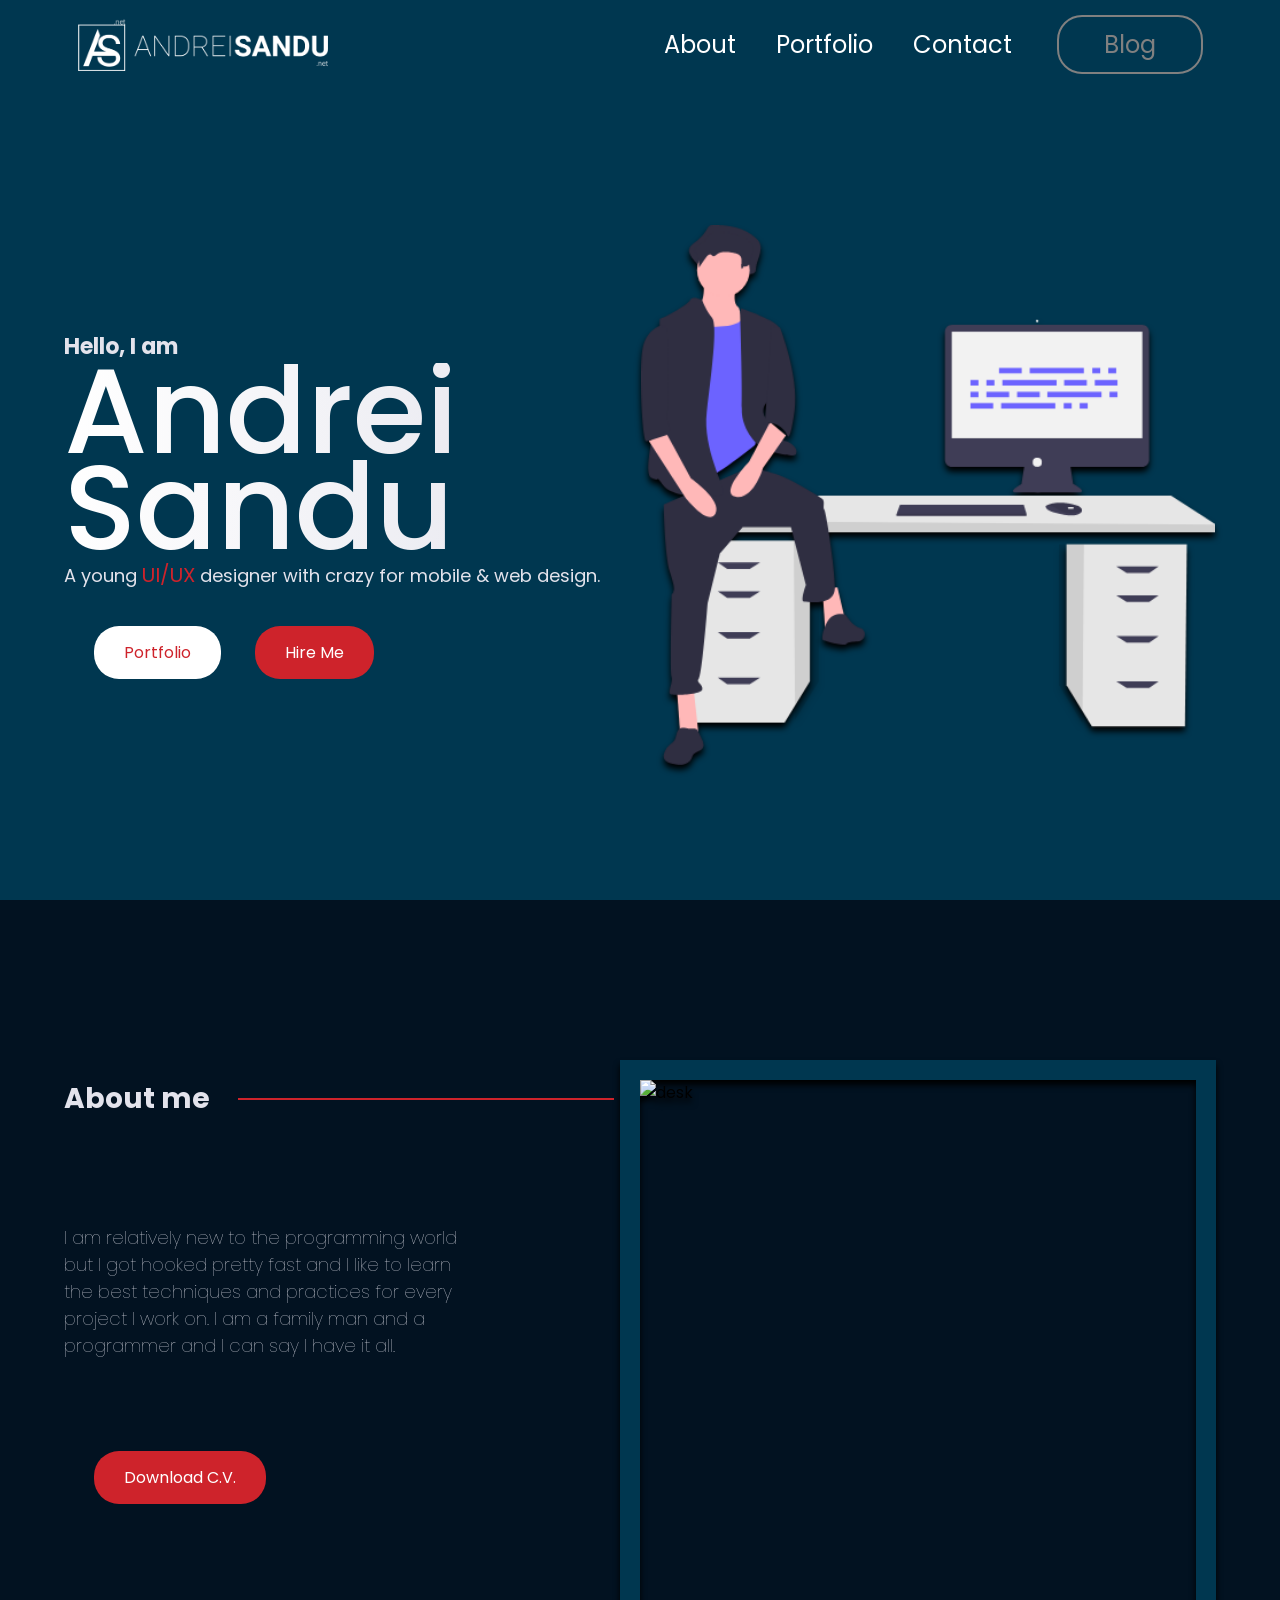
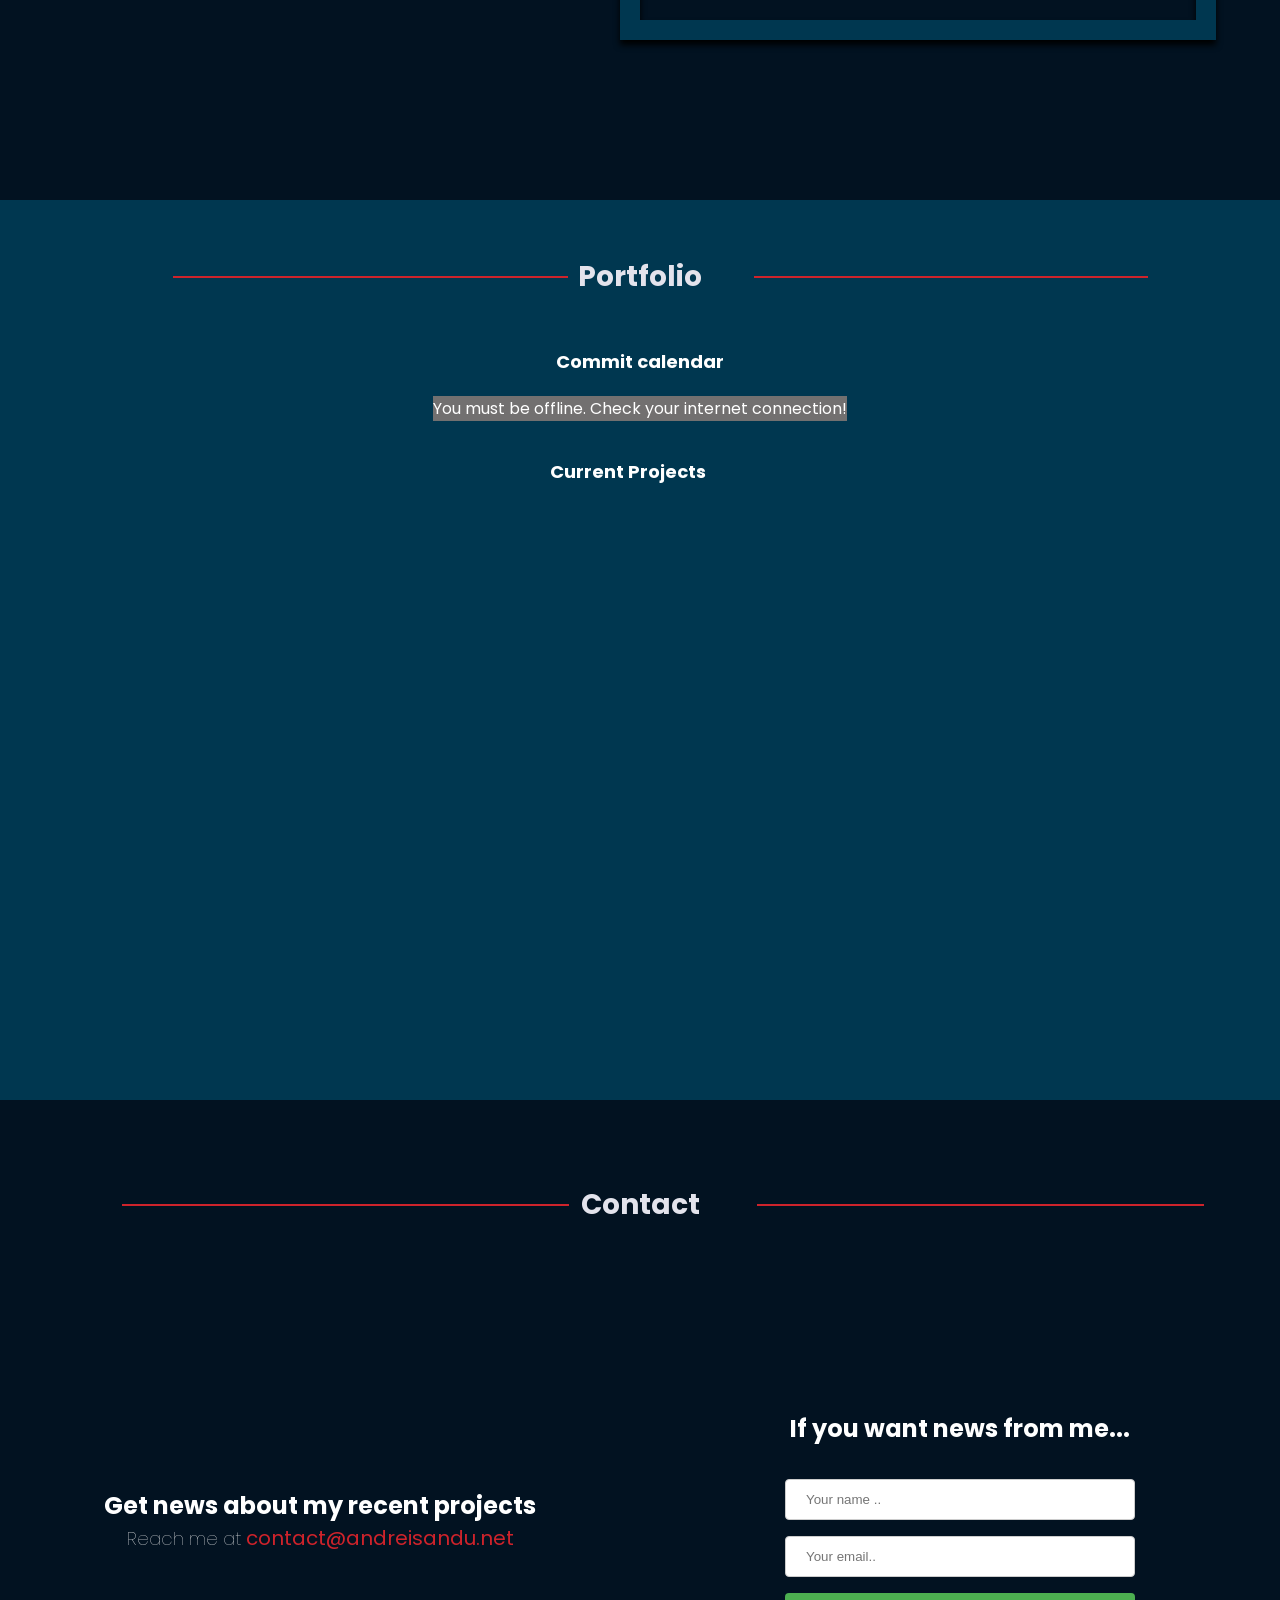
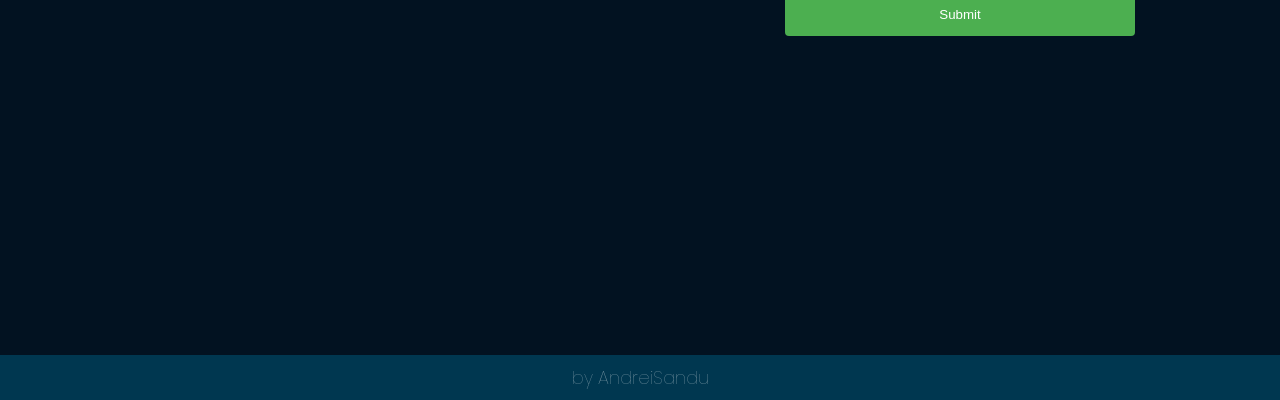
==== index.html @ 9f693176 "Add files via upload" ====
<!DOCTYPE html>
<html lang="en">
  <head>
    <meta charset="UTF-8" />
    <meta name="viewport" content="width=device-width, initial-scale=1.0" />
    <link rel="stylesheet" href="style.css" />
    <script type="module" src="script.js" defer></script>
    <title>Document</title>
  </head>
  <body>
    <header>
      <nav>
        <img src="img/andreisandulogo-alb.png" alt="logo" />
        <button class="hamburger" id="hamburger">
          <i class="fas fa-bars"></i>
        </button>
        <ul class="nav-ul" id="nav-ul">
          <li><a href="">About</a></li>
          <li><a href="">Portfolio</a></li>
          <li><a href="">Contact</a></li>
          <li class="blog-link"><a href="">Blog</a></li>
        </ul>
      </nav> 

      <div class="container">
        <div class="present">
          <h2>Hello, I am</h2>
          <h1>
            Andrei <br />
            Sandu
          </h1>
          <p>
            A young <span>UI/UX</span> designer with crazy for mobile & web
            design.
          </p>

          <div class="cta">
            <a class="cta-portfolio" href="#portfolio">Portfolio</a>
            <a class="cta-hire" href="#contact">Hire Me</a>
          </div>
        </div>
        <div class="present-img">
          <img src="./img/desk-undraw.png" alt="desk" />
        </div>
      </div>
    </header>
    <main>
      <section class="about">
        <div class="wrap">
          <div class="introduction">
            <div class="intro-text">
              <h2>About me <span></span></h2>
              <p>
                I am relatively new to the programming world but I got hooked
                pretty fast and I like to learn the best techniques and
                practices for every project I work on. I am a family man and a
                programmer and I can say I have it all.
              </p>
            </div>

            <div class="cta">
              <a
                href="https://drive.google.com/file/d/1DWYwnec_nHCpli2BwHH2QqwjcJQQmWKk/view?usp=sharing"
                target="_blank"
                class="cta-download"
                >Download C.V.</a
              >
            </div>
          </div>
          <div class="cover">
            <img src="./img/about-img.jpg" alt="desk" />
          </div>
        </div>
      </section>
      <section class="portfolio">
        <div class="wrap">
          <div class="intro-text">
            <h2><span></span>Portfolio<span></span></h2>            
          </div>
          <div class="port-wrap">
            <h1>Commit calendar</h1>
            <div class="calendar">
              <!-- Loading stuff -->
              You must be offline. Check your internet connection!
            </div>
    
            <div class="main">
              <h1>Current Projects</h1>
              <div class="card-holder" id="card-holder">
                <!--Loading projects-->
              </div>
            </div>
          </div>
        </div>
      </section>
      <section class="contact" id="contact">

        <div class="intro-text">
          <h2><span></span>Contact<span></span></h2>            
        </div>
        <div class="head-section">
          <h1>Get news about my recent projects</h1>
          <h2>Reach me at <a href="mailto:contact@andreisandu.net">contact@andreisandu.net</a></h2>
        </div>
        <div class="form-box">
          
          <form class="contact-form">
            <h1>If you want news from me...</h1>
            <input class="name" type="text" id="name" name="name" placeholder="Your name ..">
            <input class="email" type="text" id="email" name="email" placeholder="Your email..">
  
            <button type="submit" id="submit">Submit</button>
  
          </form>
  
          <div id="snackbar">E-mail saved..</div>
        </div>
      </section>
    </main>
    <footer>
      <h1>by AndreiSandu</h1>
    </footer>

    <link
      rel="stylesheet"
      href="https://cdnjs.cloudflare.com/ajax/libs/font-awesome/5.15.2/css/all.min.css"
      integrity="sha512-HK5fgLBL+xu6dm/Ii3z4xhlSUyZgTT9tuc/hSrtw6uzJOvgRr2a9jyxxT1ely+B+xFAmJKVSTbpM/CuL7qxO8w=="
      crossorigin="anonymous"
    />
  
    <script src="https://www.gstatic.com/firebasejs/8.2.4/firebase-app.js"></script>
    <script src="https://www.gstatic.com/firebasejs/8.2.4/firebase-database.js">
    </script>
    <script src="https://www.gstatic.com/firebasejs/8.2.4/firebase-analytics.js"></script>
    <script type="module" src="/firebase-config.js"></script>
    <script type="module">
      // Initialize Firebase
    import {firebaseConfig} from '/firebase-config.js';  
  </script>
    <!--Github Calendar-->
    <script src="https://unpkg.com/github-calendar@latest/dist/github-calendar.min.js"></script>
    <link rel="stylesheet" href="https://unpkg.com/github-calendar@latest/dist/github-calendar-responsive.css" />
  
  </body>
</html>
---- style.css ----
@import url("https://fonts.googleapis.com/css2?family=Poppins:ital,wght@0,100;0,200;0,400;1,300&display=swap");
@import url("https://fonts.googleapis.com/css2?family=Bilbo&display=swap");
html,
body,
div,
span,
applet,
object,
iframe,
h1,
h2,
h3,
h4,
h5, 
h6,
p,
blockquote,
pre,
a,
abbr,
acronym,
address,
big,
cite,
code,
del,
dfn,
em,
font,
img,
ins,
kbd,
q,
s,
samp,
small,
strike,
strong,
sub,
sup,
tt,
var,
b,
u,
i,
center,
dl,
dt,
dd,
ol,
ul,
li,
fieldset,
form,
label,
legend,
caption {
  margin: 0;
  padding: 0;
  border: 0;
  outline: 0;
  font-size: 100%;
  vertical-align: baseline;
  background: transparent;
}

body {
  font-family: 'Poppins', sans-serif;
  background-color: #003750;
  /*Media Querries*/
  /*Animations*/
}

body header {
  height: 100vh;
  width: 100%;
  display: -webkit-box;
  display: -ms-flexbox;
  display: flex;
  -webkit-box-orient: vertical;
  -webkit-box-direction: normal;
      -ms-flex-direction: column;
          flex-direction: column;
}

body header nav {
  display: -webkit-box;
  display: -ms-flexbox;
  display: flex;
  -ms-flex-wrap: wrap;
      flex-wrap: wrap;
  -webkit-box-align: center;
      -ms-flex-align: center;
          align-items: center;
  -webkit-box-pack: justify;
      -ms-flex-pack: justify;
          justify-content: space-between;
  padding: 15px;
}

body header nav img {
  margin-left: 5%;
  width: 20%;
}

body header nav .hamburger {
  background-color: transparent;
  border: none;
  display: none;
  color: #fff;
  cursor: pointer;
  font-size: 24px;
  margin-right: 5%;
}

body header nav .hamburger :focus {
  outline: none;
}

body header nav .nav-ul {
  display: -webkit-box;
  display: -ms-flexbox;
  display: flex;
  -webkit-box-align: center;
      -ms-flex-align: center;
          align-items: center;
  -webkit-box-pack: center;
      -ms-flex-pack: center;
          justify-content: center;
  padding: 0;
  list-style-type: none;
  margin-right: 5%;
}

body header nav .nav-ul li a {
  display: inline-block;
  color: #fff;
  font-family: 'Poppins', sans-serif;
  font-size: 24px;
  padding: 10px 20px;
  text-decoration: none;
  -webkit-transition: color 0.5s ease-in-out;
  transition: color 0.5s ease-in-out;
}

body header nav .nav-ul li a:hover {
  color: #ce232b;
}

body header nav .nav-ul .blog-link {
  border: 2px solid grey;
  border-radius: 25px;
  padding: 0 25px;
  margin-left: 25px;
  pointer-events: none;
}

body header nav .nav-ul .blog-link a {
  color: grey;
}

body header .container {
  display: -webkit-box;
  display: -ms-flexbox;
  display: flex;
  -webkit-box-align: center;
      -ms-flex-align: center;
          align-items: center;
  -webkit-box-pack: center;
      -ms-flex-pack: center;
          justify-content: center;
  width: 90%;
  margin: auto;
  height: 90vh;
}

body header .container .present {
  -webkit-box-flex: 1;
      -ms-flex: 1;
          flex: 1;
}

body header .container .present h1 {
  font-size: 120px;
  font-weight: 500;
  line-height: 0.8;
  background: -webkit-gradient(linear, left top, right top, from(#ffffff), to(#e3e3ec));
  background: linear-gradient(to right, #ffffff, #e3e3ec);
  -webkit-background-clip: text;
  -webkit-text-fill-color: transparent;
}

body header .container .present h2 {
  margin-top: 5px;
  margin-bottom: 0px;
  font-size: 22px;
  color: #e3e3ec;
}

body header .container .present p {
  margin-top: 5px;
  font-size: 18px;
  color: #e3e3ec;
}

body header .container .present p span {
  color: #ce232b;
  font-size: 20px;
}

body header .container .present .cta {
  padding: 50px 0px 0px 0px;
}

body header .container .present .cta-portfolio {
  background-color: #fff;
  border-radius: 25px;
  cursor: pointer;
  font-size: 16px;
  border: none;
  color: #ce232b;
  margin: 30px 0px 0px 30px;
  -webkit-transition: background-color 0.5s ease-in-out;
  transition: background-color 0.5s ease-in-out;
  padding: 15px 30px;
  text-decoration: none;
}

body header .container .present .cta-portfolio:hover {
  background-color: #ce232b;
  color: #fff;
}

body header .container .present .cta-portfolio:focus {
  border-color: transparent;
  outline: none;
  background-color: #fff;
  color: #ce232b;
}

body header .container .present .cta-hire {
  background: #ce232b;
  border-radius: 25px;
  cursor: pointer;
  font-size: 16px;
  border: none;
  color: white;
  margin: 30px 0px 0px 30px;
  -webkit-transition: background-color 0.5s ease-in-out;
  transition: background-color 0.5s ease-in-out;
  padding: 15px 30px;
  cursor: pointer;
  font-size: 16px;
  transition: background-color 0.5s ease-in-out;
  text-decoration: none;
}

body header .container .present .cta-hire:hover {
  background-color: #fff;
  color: #ce232b;
}

body header .container .present .cta-hire:focus {
  border-color: transparent;
  outline: none;
  background-color: #fff;
  color: #ce232b;
}

body header .container .present-img {
  -webkit-box-flex: 1;
      -ms-flex: 1;
          flex: 1;
  display: -webkit-box;
  display: -ms-flexbox;
  display: flex;
  -webkit-box-pack: center;
      -ms-flex-pack: center;
          justify-content: center;
  height: 60vh;
}

body header .container .present-img img {
  height: 100%;
  -webkit-filter: drop-shadow(0px 5px 3px black);
          filter: drop-shadow(0px 5px 3px black);
  -webkit-animation: drop 1.5s ease;
          animation: drop 1.5s ease;
}

body main {
  width: 100%;
}

body main .about {
  height: 100vh;
  background: #021221;
  position: relative;
}

body main .about .wrap {
  display: -webkit-box;
  display: -ms-flexbox;
  display: flex;
  -webkit-box-align: center;
      -ms-flex-align: center;
          align-items: center;
  -webkit-box-pack: center;
      -ms-flex-pack: center;
          justify-content: center;
  width: 90%;
  margin: auto;
  height: 100vh;
}

body main .about .wrap .introduction {
  -webkit-box-flex: 1;
      -ms-flex: 1;
          flex: 1;
  height: 60vh;
  z-index: 2;
}

body main .about .wrap .introduction .intro-text h2 {
  margin-top: 5px;
  margin-bottom: 0px;
  font-size: 28px;
  color: #e3e3ec;
  line-height: 1;
  display: -webkit-box;
  display: -ms-flexbox;
  display: flex;
  -webkit-box-align: center;
      -ms-flex-align: center;
          align-items: center;
  -webkit-box-pack: center;
      -ms-flex-pack: center;
          justify-content: center;
  -webkit-box-flex: 1;
      -ms-flex: 1;
          flex: 1;
}

body main .about .wrap .introduction .intro-text h2 span {
  margin-left: 5%;
  background: #ce232b;
  height: 2px;
  padding-left: 200px;
  margin-right: 1%;
  -webkit-box-flex: 1;
      -ms-flex: 1;
          flex: 1;
  content: '';
}

body main .about .wrap .introduction .intro-text p {
  width: 75%;
  margin-top: 20%;
  font-size: 18px;
  font-weight: lighter;
  color: #e3e3ec;
}

body main .about .wrap .introduction .cta {
  margin-top: 10%;
  padding: 50px 0px 0px 0px;
}

body main .about .wrap .introduction .cta-download {
  background-color: #ce232b;
  border-radius: 25px;
  cursor: pointer;
  font-size: 16px;
  border: none;
  color: #fff;
  margin: 30px 0px 0px 30px;
  -webkit-transition: background-color 0.5s ease-in-out;
  transition: background-color 0.5s ease-in-out;
  padding: 15px 30px;
  text-decoration: none;
}

body main .about .wrap .introduction .cta-download:hover {
  background-color: #fff;
  color: #ce232b;
}

body main .about .wrap .introduction .cta-download:focus {
  border-color: transparent;
  outline: none;
  background-color: #fff;
  color: #ce232b;
}

body main .about .wrap .cover {
  -webkit-box-flex: 1;
      -ms-flex: 1;
          flex: 1;
  display: -webkit-box;
  display: -ms-flexbox;
  display: flex;
  -webkit-box-pack: center;
      -ms-flex-pack: center;
          justify-content: center;
  height: 60vh;
  border: 20px #003750 solid;
  -webkit-filter: drop-shadow(0px 5px 3px black);
          filter: drop-shadow(0px 5px 3px black);
  -webkit-animation: slide 1.5s ease;
          animation: slide 1.5s ease;
}

body main .about .wrap .cover img {
  width: 100%;
}

body main .portfolio {
  width: 100%;
  height: 100vh;
}

body main .portfolio .wrap {
  display: -webkit-box;
  display: -ms-flexbox;
  display: flex;
  -webkit-box-orient: vertical;
  -webkit-box-direction: normal;
      -ms-flex-direction: column;
          flex-direction: column;
  -webkit-box-align: center;
      -ms-flex-align: center;
          align-items: center;
  width: 90%;
  margin: auto;
  height: 100vh;
}

body main .portfolio .wrap .intro-text {
  width: 90%;
  margin-top: 5%;
}

body main .portfolio .wrap .intro-text h2 {
  margin-top: 5px;
  margin-bottom: 0px;
  font-size: 28px;
  color: #e3e3ec;
  line-height: 1;
  display: -webkit-box;
  display: -ms-flexbox;
  display: flex;
  -webkit-box-align: center;
      -ms-flex-align: center;
          align-items: center;
  -webkit-box-pack: center;
      -ms-flex-pack: center;
          justify-content: center;
  -webkit-box-flex: 1;
      -ms-flex: 1;
          flex: 1;
}

body main .portfolio .wrap .intro-text h2 span {
  margin-left: 5%;
  background: #ce232b;
  height: 2px;
  padding-left: 200px;
  margin-right: 1%;
  -webkit-box-flex: 1;
      -ms-flex: 1;
          flex: 1;
  content: '';
}

body main .portfolio .wrap .intro-text p {
  width: 75%;
  margin-top: 20%;
  font-size: 18px;
  font-weight: lighter;
  color: #e3e3ec;
}

body main .portfolio .wrap .port-wrap {
  display: -webkit-box;
  display: -ms-flexbox;
  display: flex;
  -webkit-box-orient: vertical;
  -webkit-box-direction: normal;
      -ms-flex-direction: column;
          flex-direction: column;
  -webkit-box-align: center;
      -ms-flex-align: center;
          align-items: center;
}

body main .portfolio .wrap .port-wrap h1 {
  color: #fff;
  font-size: 18px;
}

body main .portfolio .wrap .main {
  margin-top: 4%;
  width: 100%;
  height: 100%;
  display: -webkit-box;
  display: -ms-flexbox;
  display: flex;
  -webkit-box-pack: justify;
      -ms-flex-pack: justify;
          justify-content: space-between;
  -webkit-box-orient: vertical;
  -webkit-box-direction: normal;
      -ms-flex-direction: column;
          flex-direction: column;
  -webkit-box-align: center;
      -ms-flex-align: center;
          align-items: center;
}

body main .portfolio .wrap .main h1 {
  -webkit-box-flex: 1;
      -ms-flex: 1;
          flex: 1;
  margin-right: 25px;
}

body main .portfolio .wrap .main .card-holder {
  -webkit-box-flex: 2;
      -ms-flex: 2;
          flex: 2;
  display: -webkit-box;
  display: -ms-flexbox;
  display: flex;
  margin: 5% auto;
  -ms-flex-wrap: wrap;
      flex-wrap: wrap;
  -webkit-box-pack: center;
      -ms-flex-pack: center;
          justify-content: center;
}

body main .portfolio .wrap .main .card-holder .card {
  -webkit-box-flex: 2;
      -ms-flex: 2;
          flex: 2;
  display: -webkit-box;
  display: -ms-flexbox;
  display: flex;
  -webkit-box-pack: center;
      -ms-flex-pack: center;
          justify-content: center;
  -webkit-box-align: center;
      -ms-flex-align: center;
          align-items: center;
  background: coral;
  height: 50px;
  position: relative;
  border-radius: 0 25px 25px 0;
  margin: 25px 25px;
}

body main .portfolio .wrap .main .card-holder .card .image {
  position: absolute;
  width: 50px;
  height: 50px;
  left: -25px;
}

body main .portfolio .wrap .main .card-holder .card .image img {
  width: 50px;
  height: 50px;
  border-radius: 50px;
}

body main .portfolio .wrap .main .card-holder .card a {
  text-decoration: none;
  color: #fff;
  margin: auto 35px;
  -webkit-transition: color 0.5s ease-in-out;
  transition: color 0.5s ease-in-out;
}

body main .portfolio .wrap .main .card-holder .card a:hover {
  color: #ce232b;
}

body main .portfolio .wrap .main .card-holder .card h1 {
  -webkit-text-size-adjust: 24px;
     -moz-text-size-adjust: 24px;
      -ms-text-size-adjust: 24px;
          text-size-adjust: 24px;
  text-decoration: none;
  color: whitesmoke;
  padding: 10px 50px;
}

body main .portfolio .port-wrap {
  margin-top: 5%;
}

body main .portfolio .port-wrap .calendar {
  color: #fff;
  background-color: #727070;
  margin: 5% auto;
}

body main .contact {
  background-color: #021221;
  height: 95vh;
  display: -webkit-box;
  display: -ms-flexbox;
  display: flex;
  -webkit-box-align: center;
      -ms-flex-align: center;
          align-items: center;
  -webkit-box-pack: center;
      -ms-flex-pack: center;
          justify-content: center;
  position: relative;
}

body main .contact .intro-text {
  width: 90%;
  position: absolute;
  top: 10%;
}

body main .contact .intro-text h2 {
  margin-top: 5px;
  margin-bottom: 0px;
  font-size: 28px;
  color: #e3e3ec;
  line-height: 1;
  display: -webkit-box;
  display: -ms-flexbox;
  display: flex;
  -webkit-box-align: center;
      -ms-flex-align: center;
          align-items: center;
  -webkit-box-pack: center;
      -ms-flex-pack: center;
          justify-content: center;
  -webkit-box-flex: 1;
      -ms-flex: 1;
          flex: 1;
}

body main .contact .intro-text h2 span {
  margin-left: 5%;
  background: #ce232b;
  height: 2px;
  padding-left: 200px;
  margin-right: 1%;
  -webkit-box-flex: 1;
      -ms-flex: 1;
          flex: 1;
  content: '';
}

body main .contact .intro-text p {
  width: 75%;
  margin-top: 20%;
  font-size: 18px;
  font-weight: lighter;
  color: #e3e3ec;
}

body main .contact .head-section {
  -webkit-box-flex: 1;
      -ms-flex: 1;
          flex: 1;
  display: -webkit-box;
  display: -ms-flexbox;
  display: flex;
  -webkit-box-orient: vertical;
  -webkit-box-direction: normal;
      -ms-flex-direction: column;
          flex-direction: column;
  -webkit-box-pack: center;
      -ms-flex-pack: center;
          justify-content: center;
  -webkit-box-align: center;
      -ms-flex-align: center;
          align-items: center;
}

body main .contact .head-section h1 {
  margin-top: 2.5%;
  font-size: 24px;
  color: #fff;
}

body main .contact .head-section h2 {
  font-size: 18px;
  color: whitesmoke;
  font-weight: lighter;
  margin-bottom: 30px;
}

body main .contact .head-section h2 a {
  font-size: 20px;
  text-decoration: none;
  color: #ce232b;
  font-weight: normal;
  cursor: pointer;
  z-index: 10;
}

body main .contact .form-box {
  -webkit-box-flex: 1;
      -ms-flex: 1;
          flex: 1;
  display: -webkit-box;
  display: -ms-flexbox;
  display: flex;
  -webkit-box-pack: center;
      -ms-flex-pack: center;
          justify-content: center;
  -webkit-box-align: center;
      -ms-flex-align: center;
          align-items: center;
}

body main .contact .form-box h1 {
  padding-bottom: 25px;
  font-size: 24px;
  color: #fff;
}

body main .contact .form-box form {
  display: -webkit-box;
  display: -ms-flexbox;
  display: flex;
  -webkit-box-orient: vertical;
  -webkit-box-direction: normal;
      -ms-flex-direction: column;
          flex-direction: column;
  -webkit-box-align: center;
      -ms-flex-align: center;
          align-items: center;
  -webkit-box-pack: center;
      -ms-flex-pack: center;
          justify-content: center;
}

body main .contact .form-box form input[type=text] {
  width: 350px;
  padding: 12px 20px;
  margin: 8px 0;
  display: inline-block;
  border: 1px solid #ccc;
  border-radius: 4px;
  -webkit-box-sizing: border-box;
          box-sizing: border-box;
}

body main .contact .form-box form button[type=submit] {
  width: 100%;
  background-color: #4CAF50;
  color: white;
  padding: 14px 20px;
  margin: 8px 0;
  border: none;
  border-radius: 4px;
  cursor: pointer;
  -webkit-transition: background-color 0.2s ease-in-out;
  transition: background-color 0.2s ease-in-out;
}

body main .contact .form-box form button[type=submit]:hover {
  background-color: #338635;
}

body main .contact .form-box #snackbar {
  visibility: hidden;
  min-width: 250px;
  margin-left: -125px;
  background-color: #021221;
  color: #fff;
  text-align: center;
  border-radius: 15px;
  padding: 16px;
  position: fixed;
  z-index: 1;
  left: 50%;
  bottom: 30px;
  font-size: 17px;
}

body main .contact .form-box #snackbar.show {
  visibility: visible;
  -webkit-animation: fadein 0.5s, fadeout 0.5s 2.5s;
  animation: fadein 0.5s, fadeout 0.5s 2.5s;
}

body footer {
  height: 5vh;
  display: -webkit-box;
  display: -ms-flexbox;
  display: flex;
  -webkit-box-align: center;
      -ms-flex-align: center;
          align-items: center;
  -webkit-box-pack: center;
      -ms-flex-pack: center;
          justify-content: center;
  color: #fff;
}

body footer h1 {
  font-size: 18px;
  font-weight: 100;
  opacity: 0.5;
}

@media screen and (max-width: 1207px) {
  body header .container .present {
    -webkit-box-pack: center;
        -ms-flex-pack: center;
            justify-content: center;
    -webkit-box-align: center;
        -ms-flex-align: center;
            align-items: center;
  }
  body header .container .present h1,
  body header .container .present h2,
  body header .container .present p {
    text-align: center;
  }
  body header .container .present .cta {
    display: -webkit-box;
    display: -ms-flexbox;
    display: flex;
    -webkit-box-align: center;
        -ms-flex-align: center;
            align-items: center;
    -webkit-box-pack: center;
        -ms-flex-pack: center;
            justify-content: center;
    width: 100%;
  }
  body header .container .present-img {
    display: none;
  }
  body main .about .wrap .introduction {
    display: -webkit-box;
    display: -ms-flexbox;
    display: flex;
    -webkit-box-orient: vertical;
    -webkit-box-direction: normal;
        -ms-flex-direction: column;
            flex-direction: column;
    -webkit-box-pack: center;
        -ms-flex-pack: center;
            justify-content: center;
    -webkit-box-align: center;
        -ms-flex-align: center;
            align-items: center;
  }
  body main .about .wrap .introduction .intro-text {
    display: -webkit-box;
    display: -ms-flexbox;
    display: flex;
    -webkit-box-orient: vertical;
    -webkit-box-direction: normal;
        -ms-flex-direction: column;
            flex-direction: column;
    -webkit-box-align: center;
        -ms-flex-align: center;
            align-items: center;
    -webkit-box-pack: center;
        -ms-flex-pack: center;
            justify-content: center;
  }
  body main .about .wrap .introduction .intro-text h2 {
    width: 90%;
  }
  body main .about .wrap .introduction .intro-text p {
    -webkit-box-pack: center;
        -ms-flex-pack: center;
            justify-content: center;
  }
  body main .about .wrap .cover {
    display: none;
  }
  body main .portfolio .wrap {
    width: 90%;
  }
  body main .portfolio .wrap .intro-text {
    display: -webkit-box;
    display: -ms-flexbox;
    display: flex;
    -webkit-box-orient: vertical;
    -webkit-box-direction: normal;
        -ms-flex-direction: column;
            flex-direction: column;
    -webkit-box-align: center;
        -ms-flex-align: center;
            align-items: center;
    -webkit-box-pack: center;
        -ms-flex-pack: center;
            justify-content: center;
  }
  body main .portfolio .wrap .intro-text h2 {
    width: 90%;
  }
  body main .portfolio .wrap .intro-text p {
    -webkit-box-pack: center;
        -ms-flex-pack: center;
            justify-content: center;
  }
  body main .contact {
    -webkit-box-orient: vertical;
    -webkit-box-direction: normal;
        -ms-flex-direction: column;
            flex-direction: column;
  }
  body main .contact .head-section {
    -webkit-box-flex: 1;
        -ms-flex: 1;
            flex: 1;
  }
  body main .contact .form-box {
    -webkit-box-flex: 1;
        -ms-flex: 1;
            flex: 1;
  }
}

@media screen and (max-width: 900px) {
  body header nav .hamburger {
    display: -webkit-box;
    display: -ms-flexbox;
    display: flex;
    padding: 15px;
  }
  body header nav .nav-ul {
    display: none;
    width: 100%;
    -webkit-box-orient: vertical;
    -webkit-box-direction: normal;
        -ms-flex-direction: column;
            flex-direction: column;
  }
  body header nav .nav-ul.show {
    display: -webkit-box;
    display: -ms-flexbox;
    display: flex;
    margin: 10%;
  }
  body main .contact {
    -webkit-box-orient: vertical;
    -webkit-box-direction: normal;
        -ms-flex-direction: column;
            flex-direction: column;
  }
  body main .contact .head-section {
    -webkit-box-flex: 1;
        -ms-flex: 1;
            flex: 1;
  }
  body main .contact .form-box {
    -webkit-box-flex: 1;
        -ms-flex: 1;
            flex: 1;
  }
}

@-webkit-keyframes drop {
  0% {
    opacity: 0;
    -webkit-transform: translateY(-80px);
            transform: translateY(-80px);
  }
  100% {
    opacity: 1;
    -webkit-transform: translateY(0px);
            transform: translateY(0px);
  }
}

@keyframes drop {
  0% {
    opacity: 0;
    -webkit-transform: translateY(-80px);
            transform: translateY(-80px);
  }
  100% {
    opacity: 1;
    -webkit-transform: translateY(0px);
            transform: translateY(0px);
  }
}

@-webkit-keyframes slide {
  0% {
    opacity: 0;
    -webkit-transform: translateX(100%);
            transform: translateX(100%);
  }
  100% {
    opacity: 1;
    -webkit-transform: translateX(0px);
            transform: translateX(0px);
  }
}

@keyframes slide {
  0% {
    opacity: 0;
    -webkit-transform: translateX(100%);
            transform: translateX(100%);
  }
  100% {
    opacity: 1;
    -webkit-transform: translateX(0px);
            transform: translateX(0px);
  }
}

@-webkit-keyframes fadein {
  from {
    bottom: 0;
    opacity: 0;
  }
  to {
    bottom: 30px;
    opacity: 1;
  }
}

@keyframes fadein {
  from {
    bottom: 0;
    opacity: 0;
  }
  to {
    bottom: 30px;
    opacity: 1;
  }
}

@-webkit-keyframes fadeout {
  from {
    bottom: 30px;
    opacity: 1;
  }
  to {
    bottom: 0;
    opacity: 0;
  }
}

@keyframes fadeout {
  from {
    bottom: 30px;
    opacity: 1;
  }
  to {
    bottom: 0;
    opacity: 0;
  }
}
/*# sourceMappingURL=style.css.map */
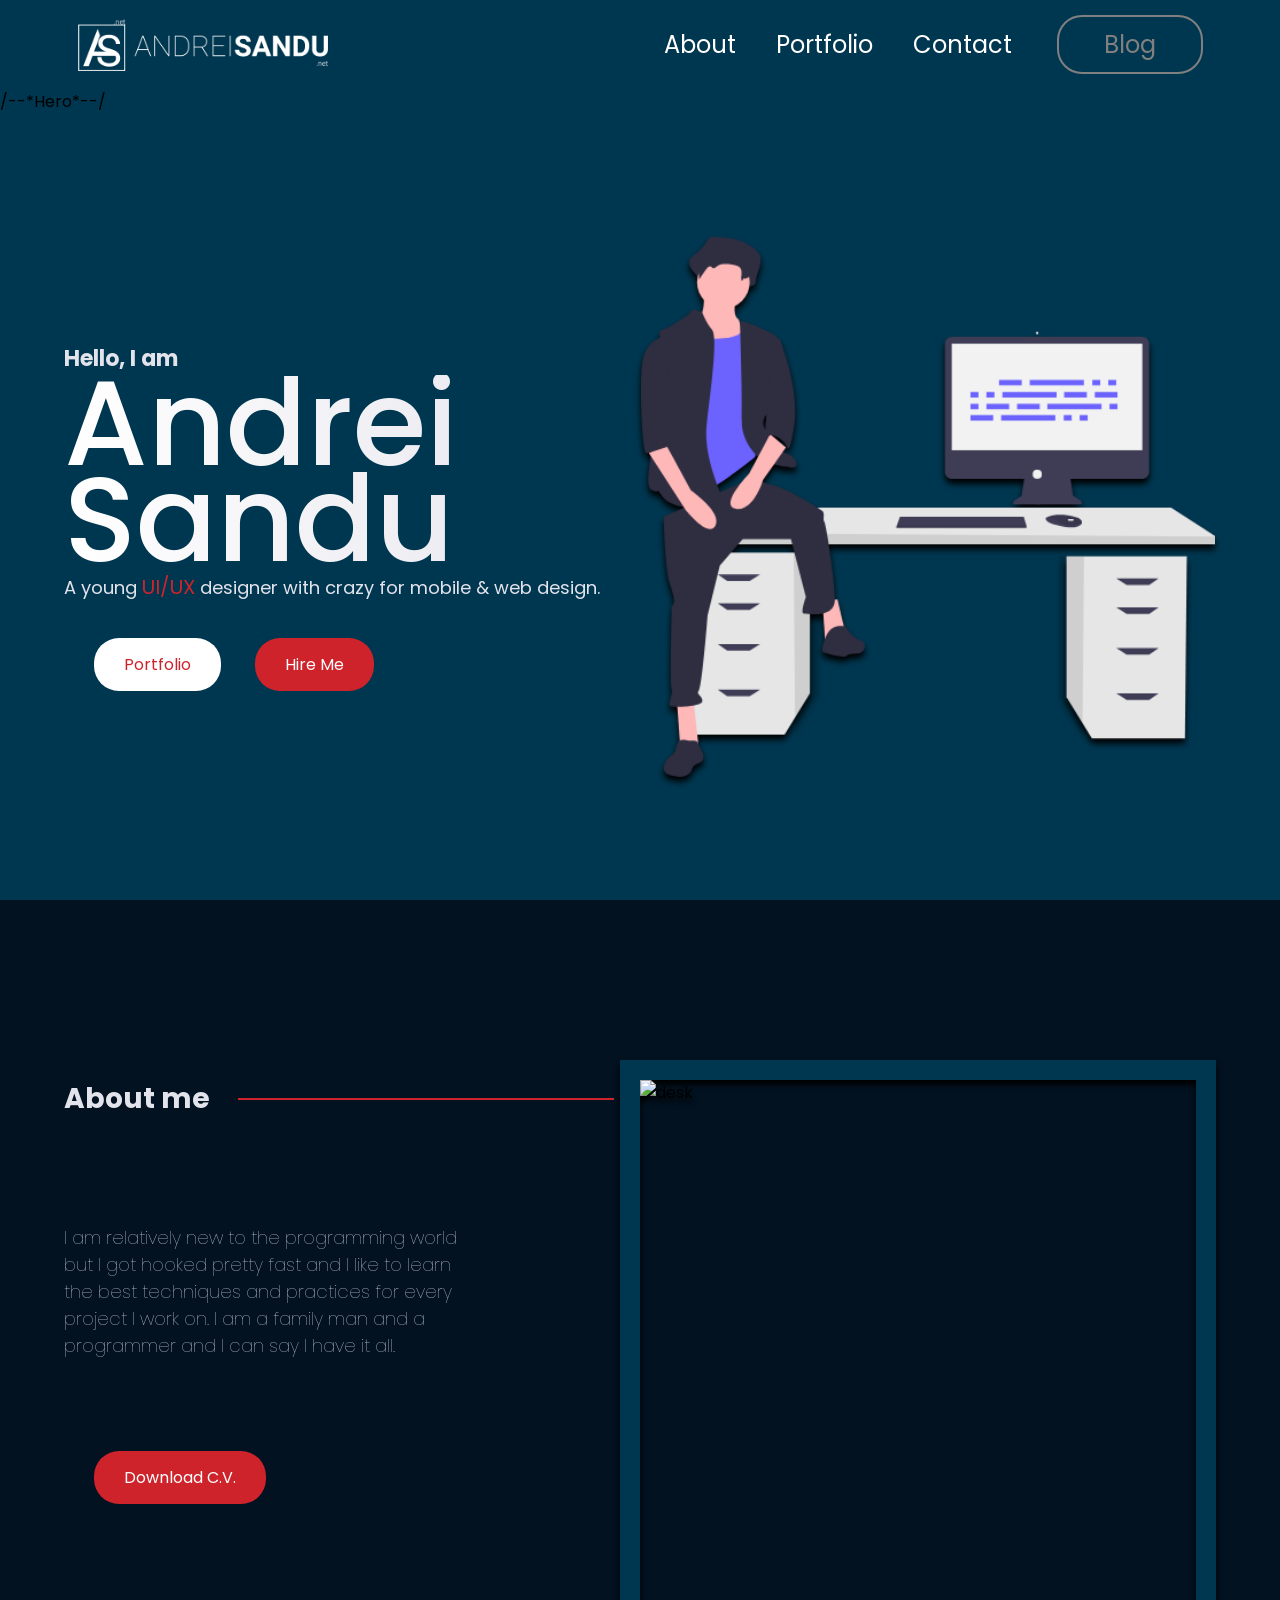
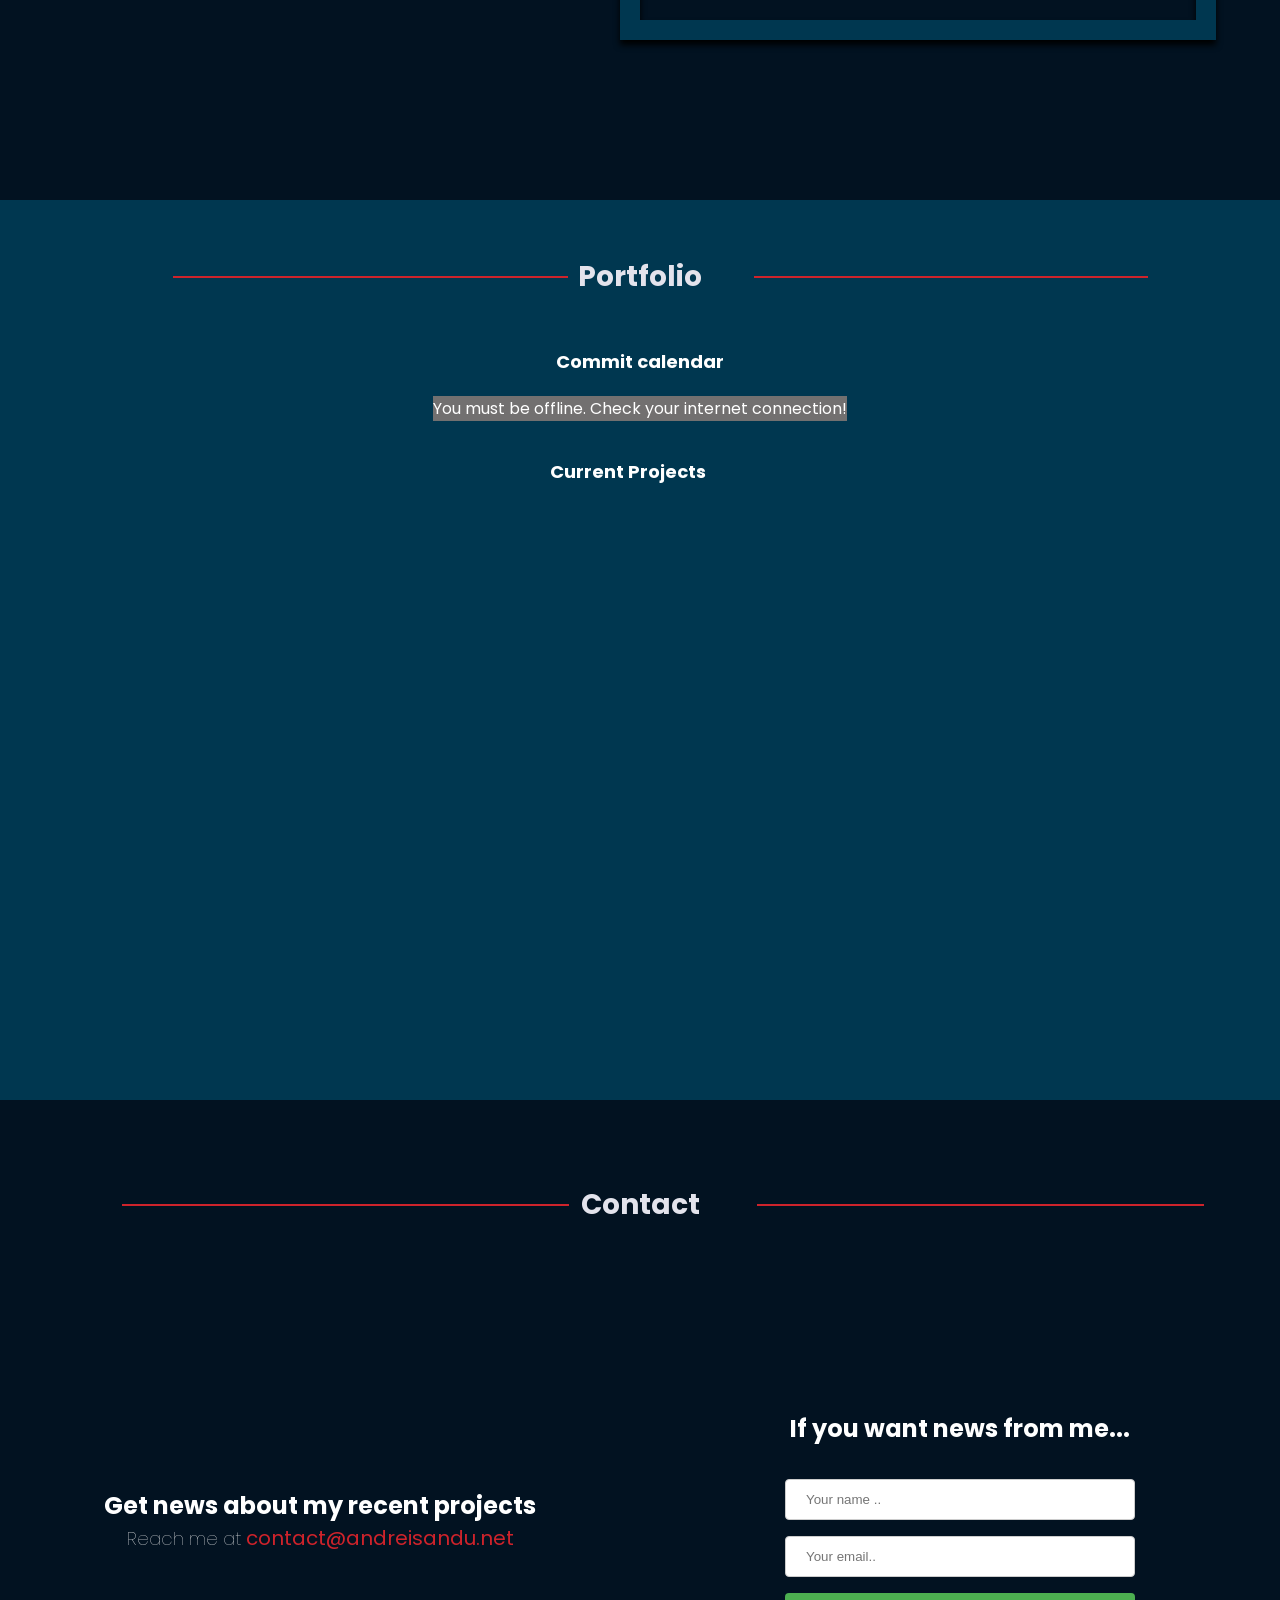
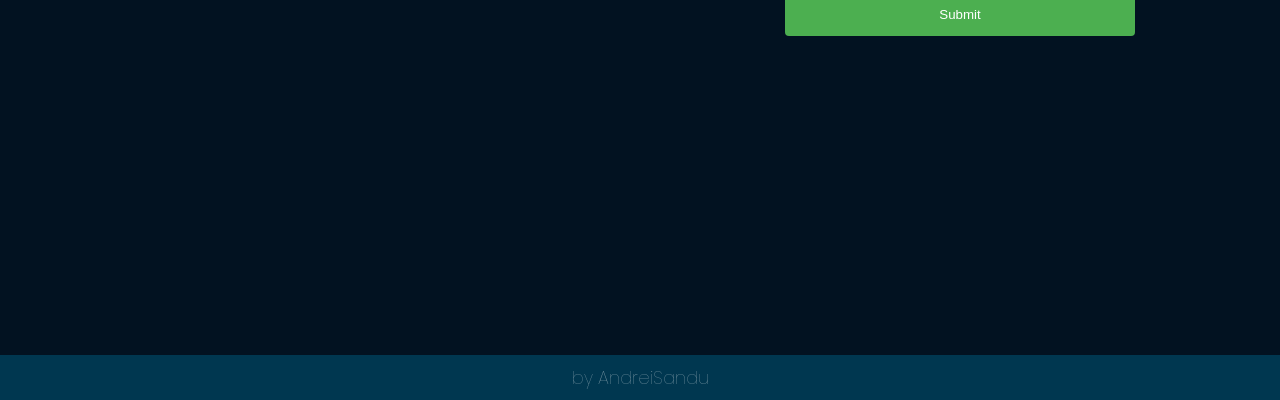
==== commit e7077c23: "111" ====
--- a/index.html
+++ b/index.html
@@ -21,7 +21,7 @@
           <li class="blog-link"><a href="">Blog</a></li>
         </ul>
       </nav> 
-
+/--*Hero*--/
       <div class="container">
         <div class="present">
           <h2>Hello, I am</h2>
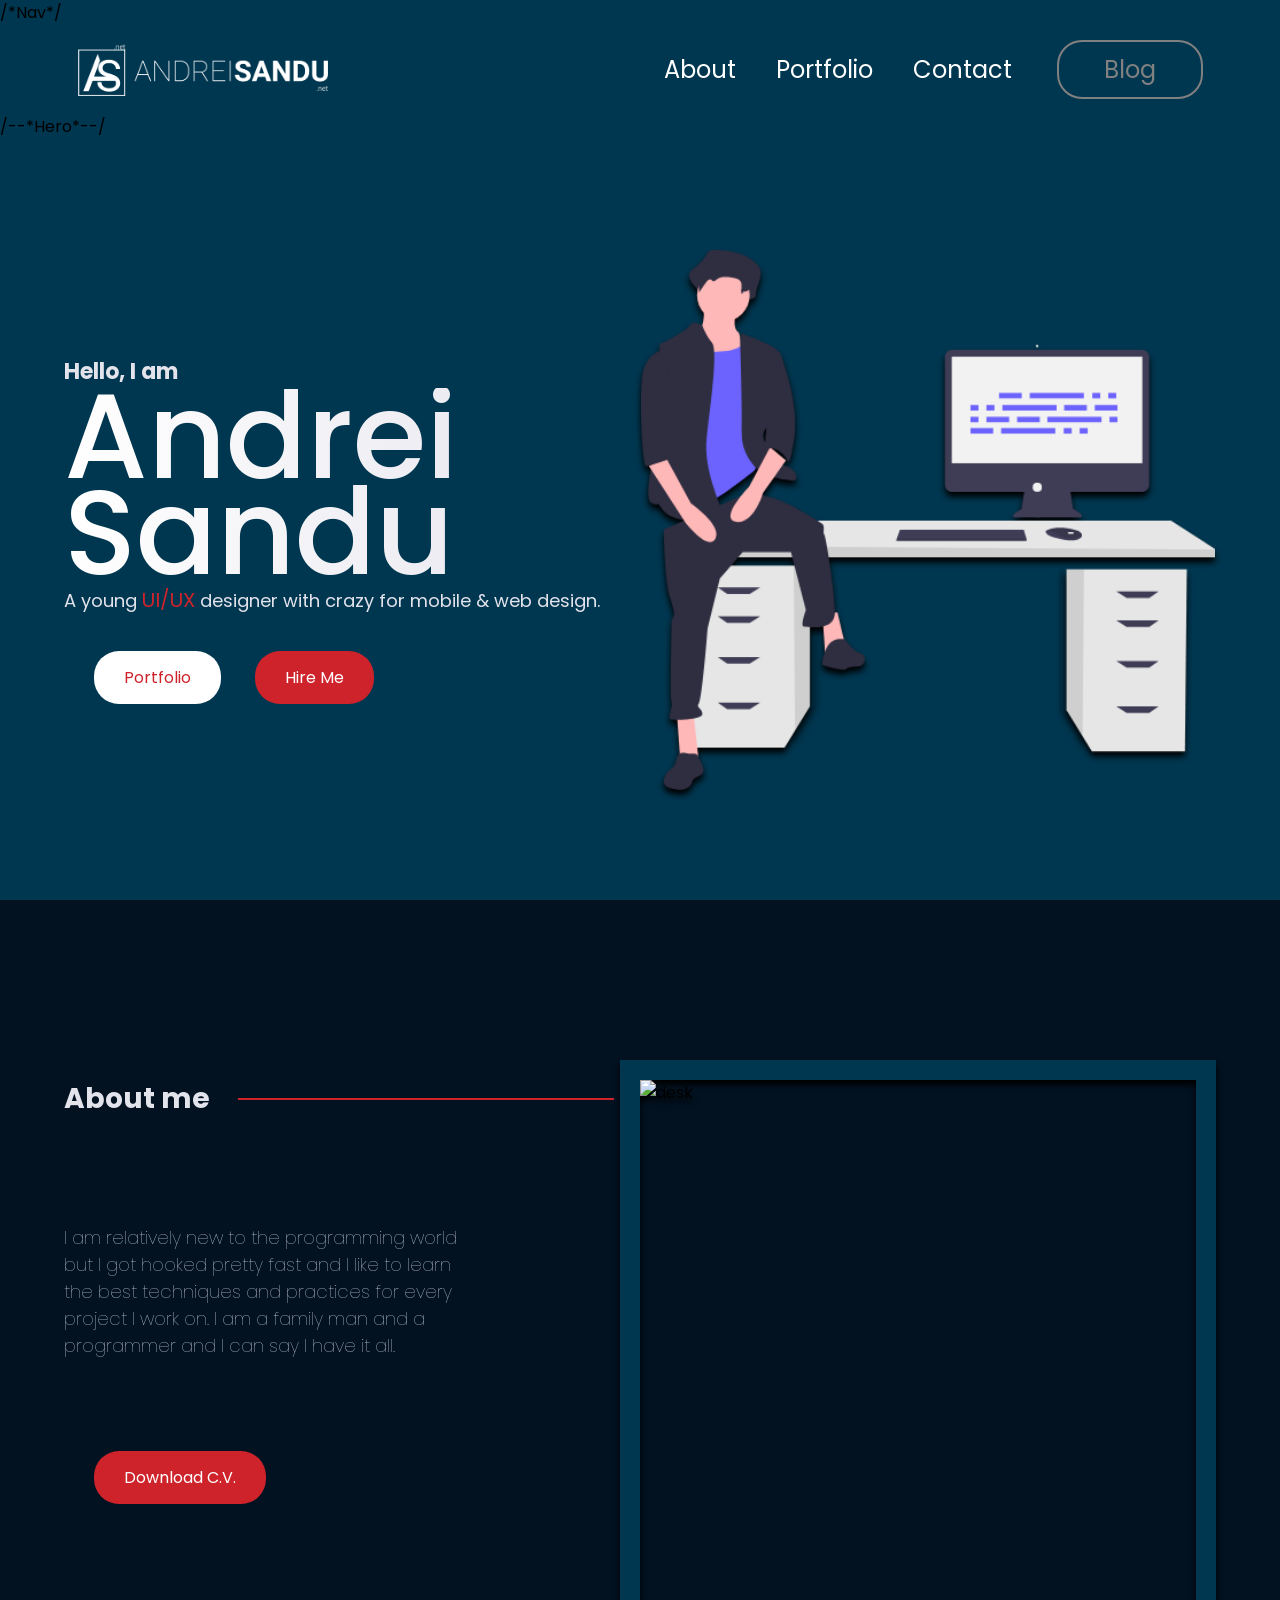
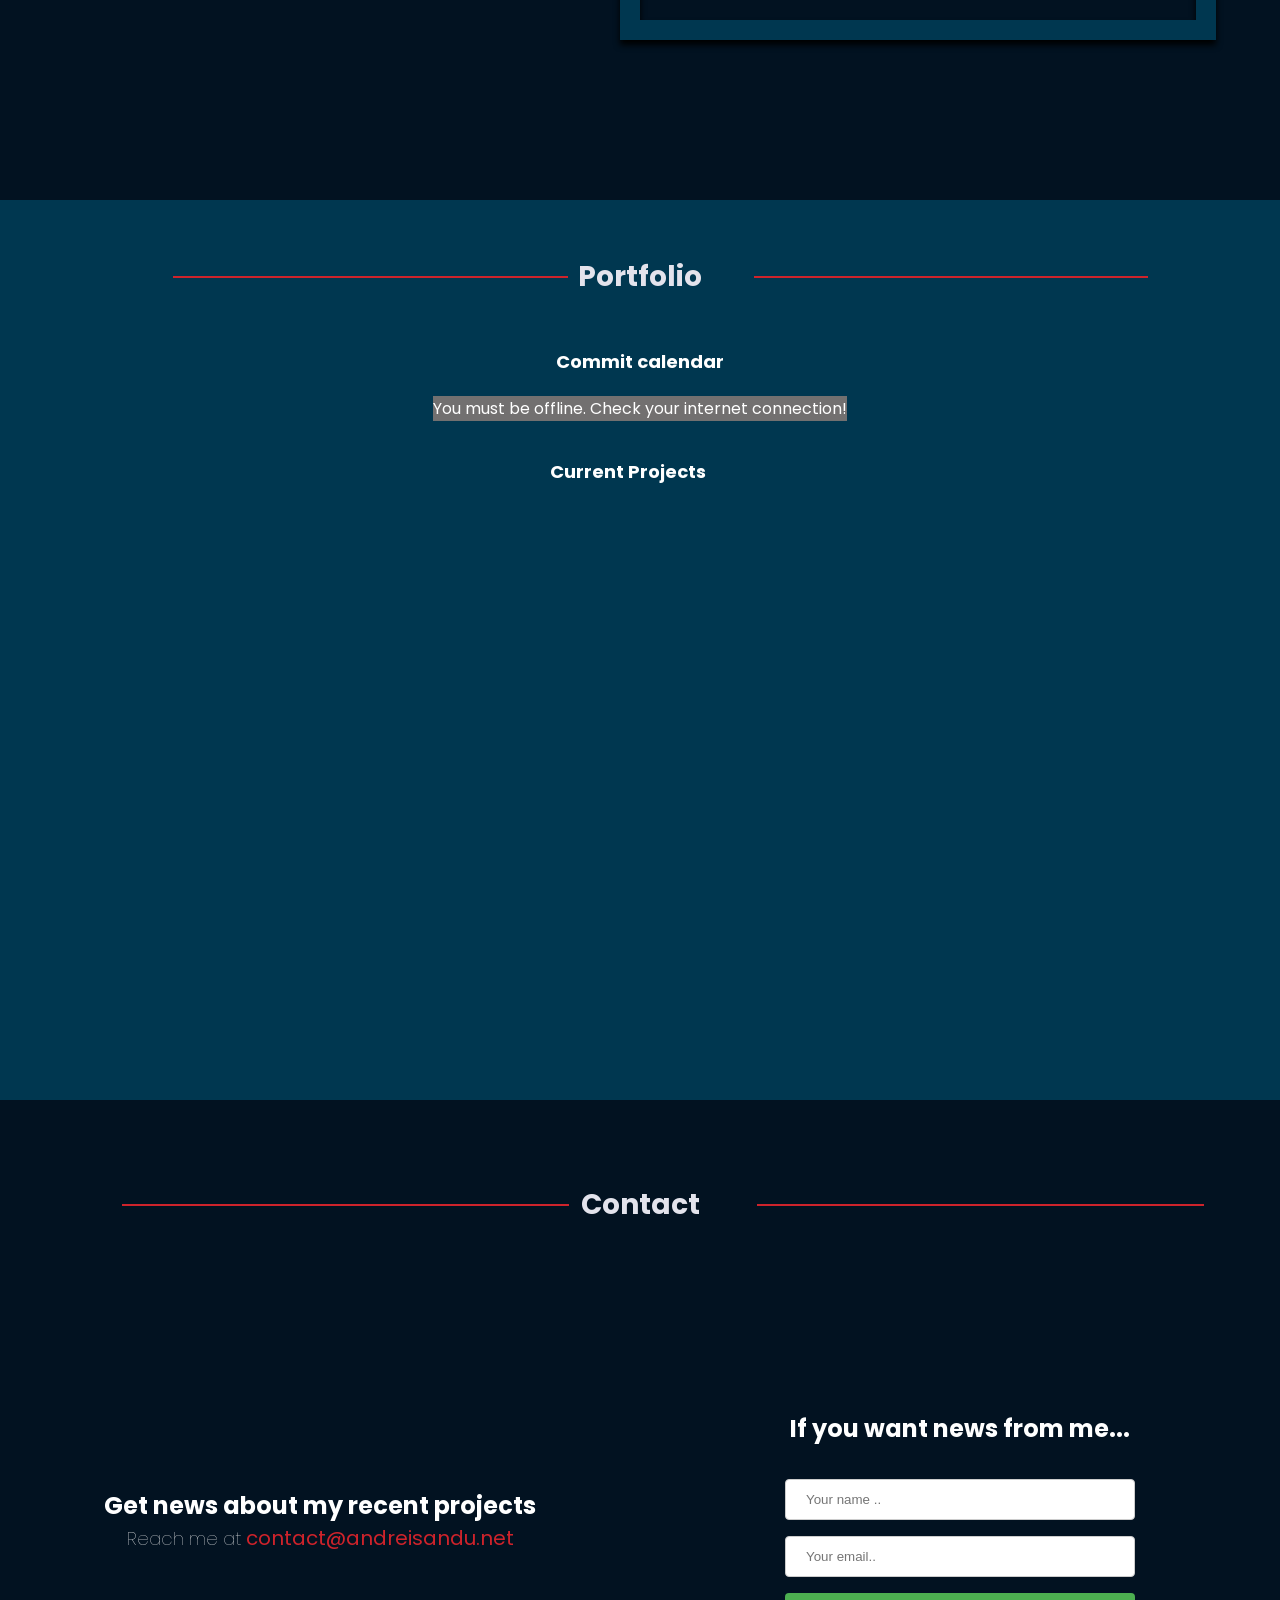
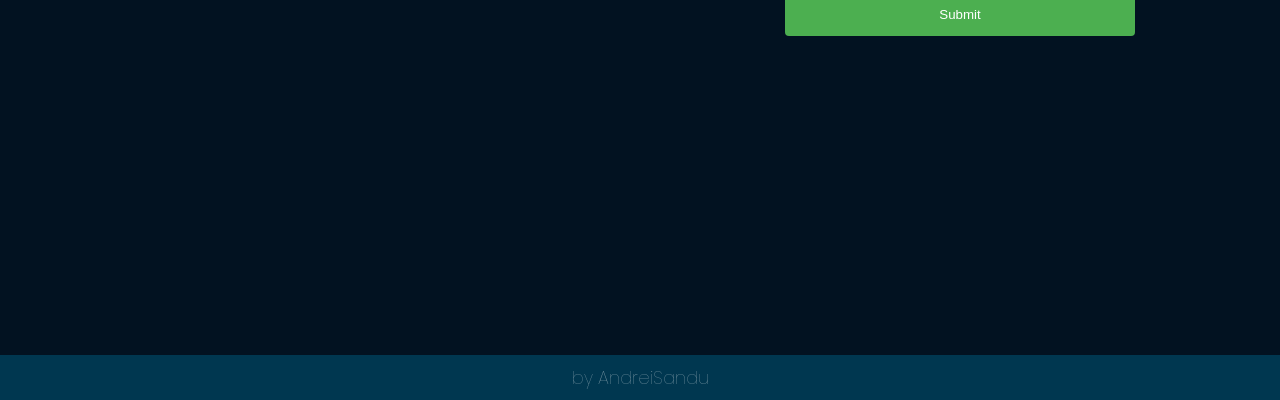
==== commit 018bb459: "222" ====
--- a/index.html
+++ b/index.html
@@ -9,6 +9,7 @@
   </head>
   <body>
     <header>
+      /*Nav*/
       <nav>
         <img src="img/andreisandulogo-alb.png" alt="logo" />
         <button class="hamburger" id="hamburger">
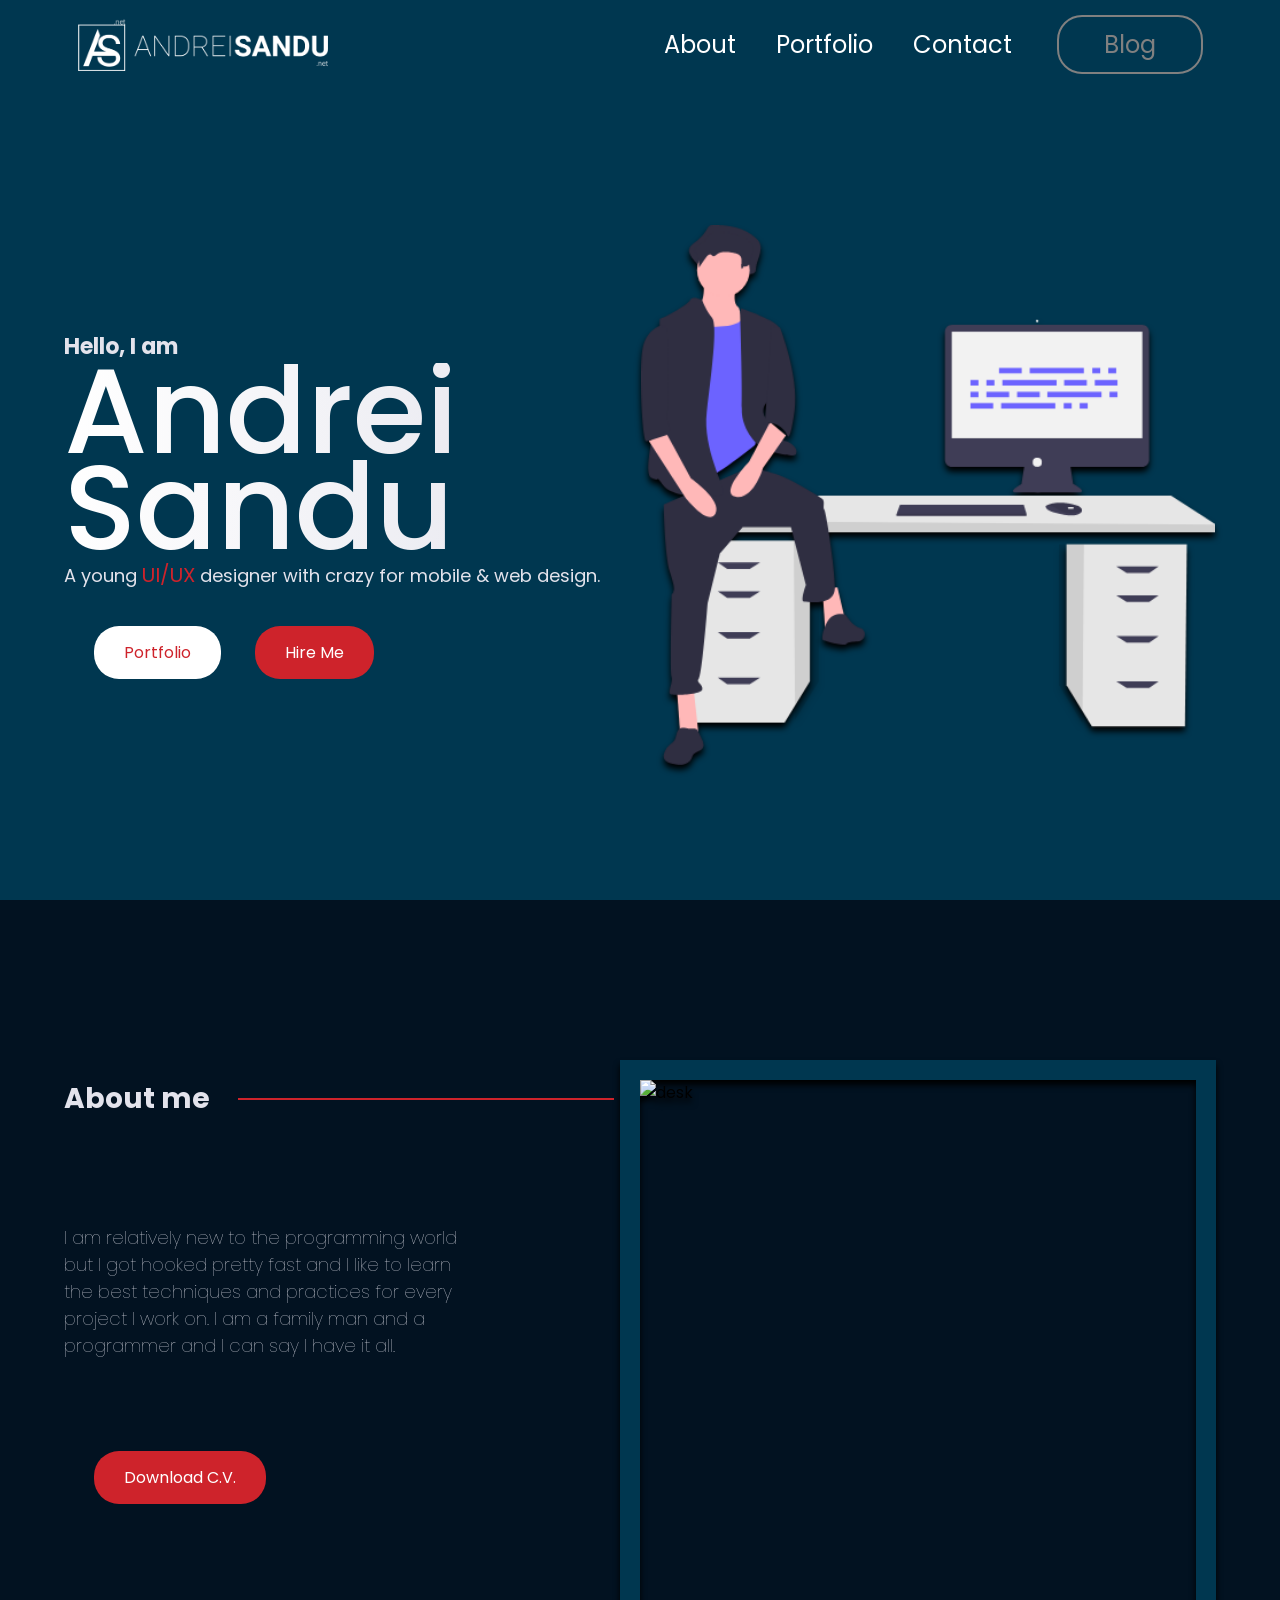
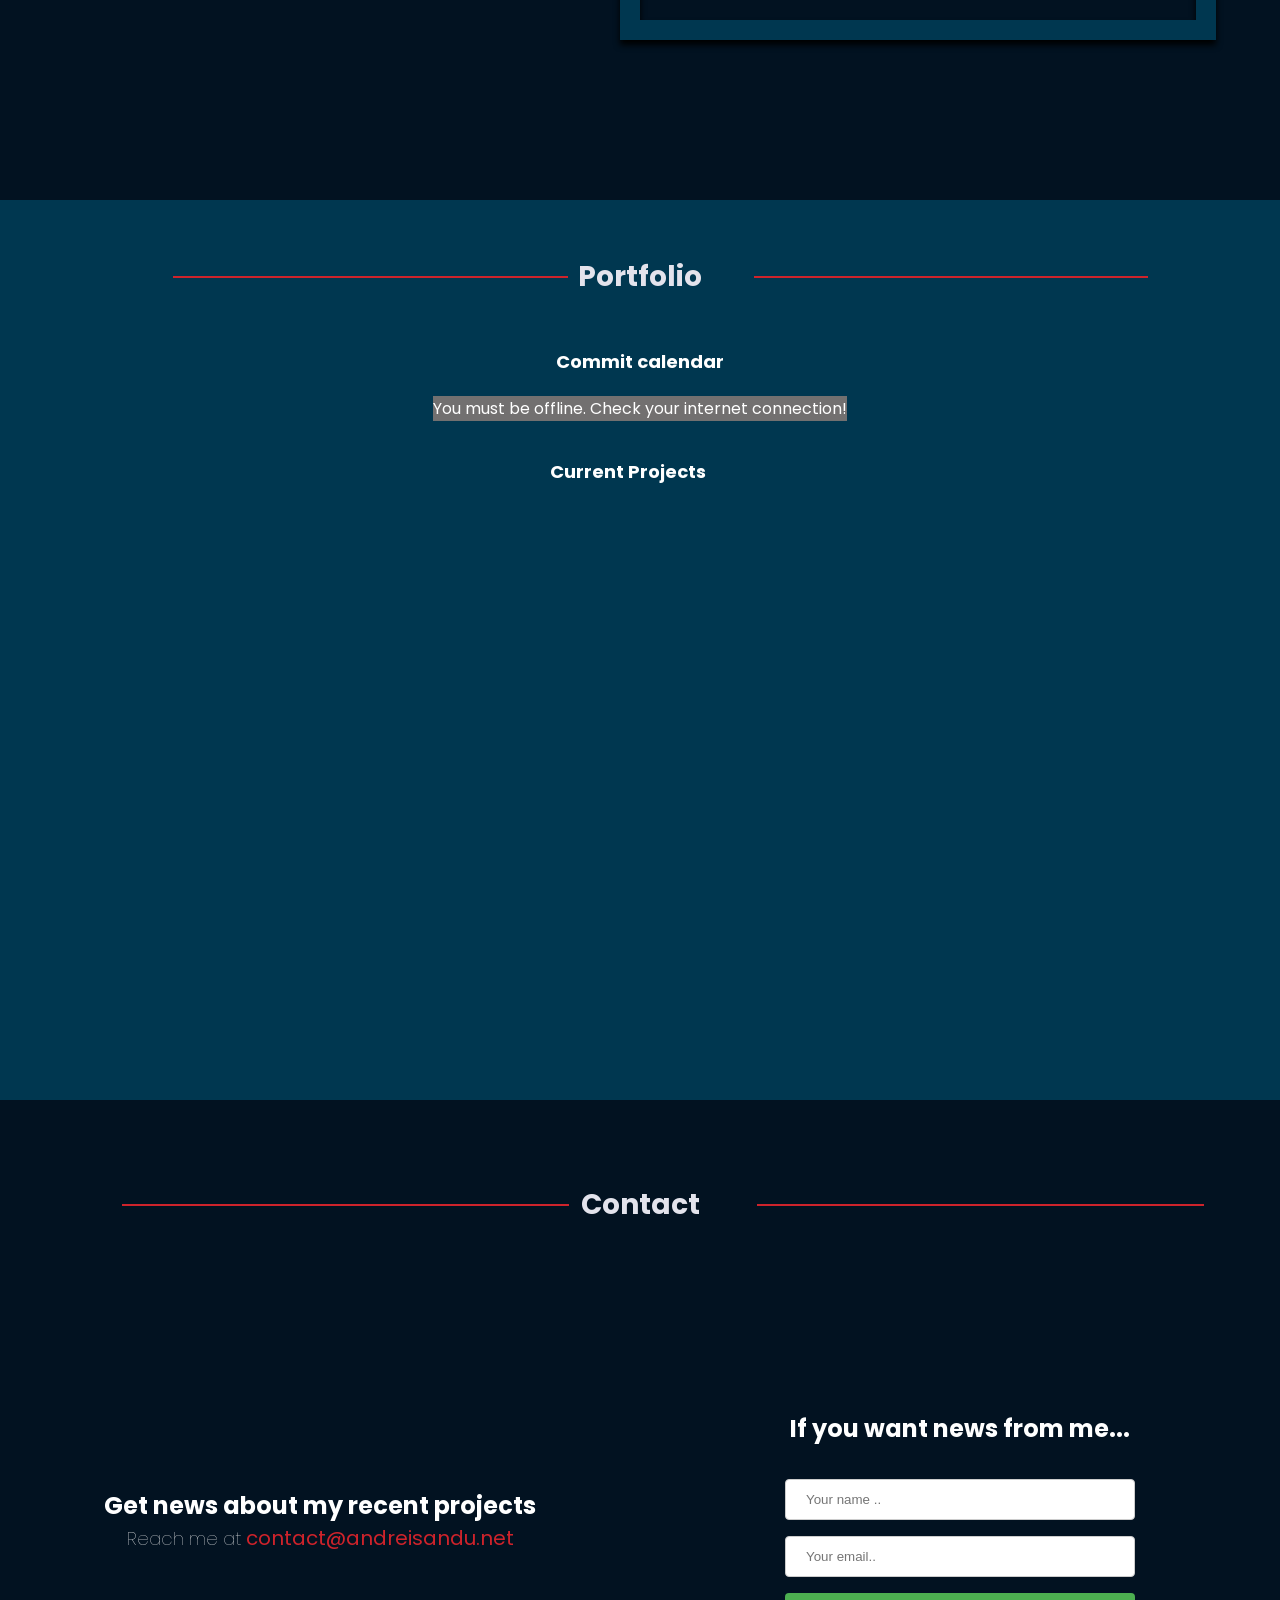
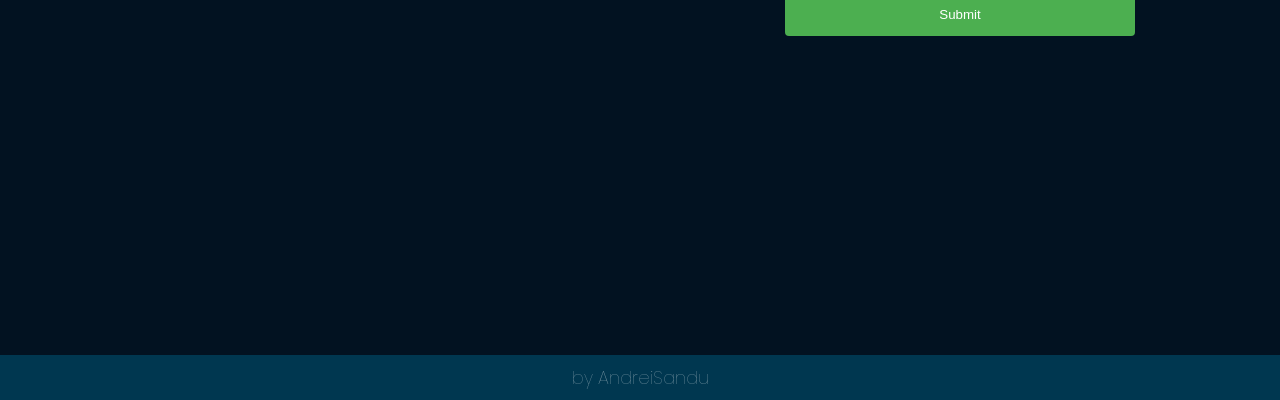
==== commit c5674226: "4444" ====
--- a/index.html
+++ b/index.html
@@ -9,7 +9,6 @@
   </head>
   <body>
     <header>
-      /*Nav*/
       <nav>
         <img src="img/andreisandulogo-alb.png" alt="logo" />
         <button class="hamburger" id="hamburger">
@@ -22,7 +21,7 @@
           <li class="blog-link"><a href="">Blog</a></li>
         </ul>
       </nav> 
-/--*Hero*--/
+
       <div class="container">
         <div class="present">
           <h2>Hello, I am</h2>
